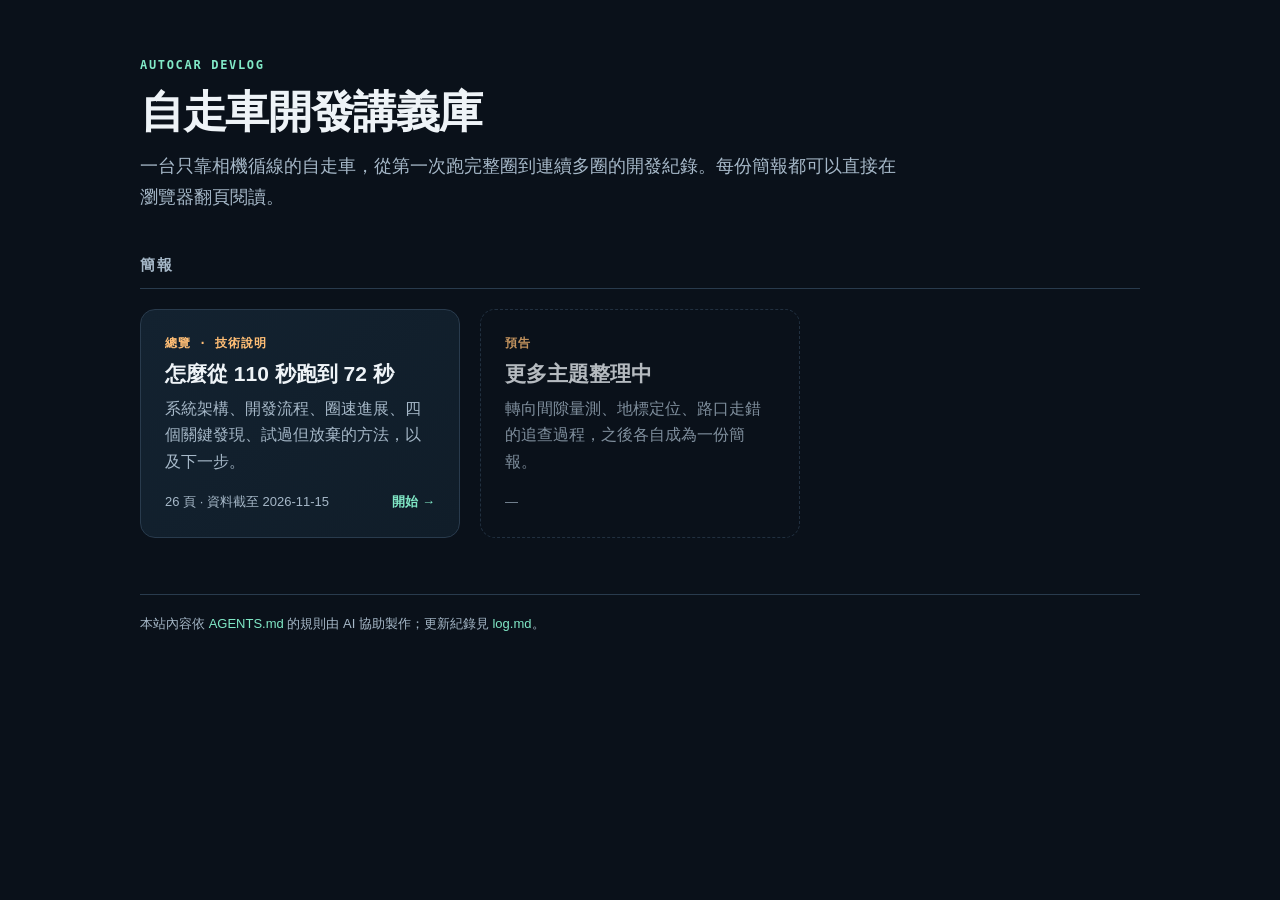
==== index.html @ d5efd0f2 "建立自走車開發講義庫：規則檔、共用簡報框架與第一份技術說明簡報 Co-Authored-By: Claude Fable 5.2 <noreply@anthropic.com>" ====
<!DOCTYPE html>
<html lang="zh-Hant"><head><meta charset="utf-8"/><meta name="viewport" content="width=device-width,initial-scale=1"/>
<meta name="description" content="視覺循線自走車的開發紀錄與技術說明簡報。"/>
<title>自走車開發講義庫</title>
<style>
:root{--bg:#0a111a;--panel:#111d2a;--line:#293b4d;--text:#eef3f7;--muted:#a6b8c8;--accent:#81e9c7;--warm:#ffbe75;color-scheme:dark}
*{box-sizing:border-box}
body{margin:0;background:var(--bg);color:var(--text);font:18px/1.7 -apple-system,BlinkMacSystemFont,"Segoe UI","PingFang TC","Microsoft JhengHei","Noto Sans CJK TC",sans-serif}
a{color:var(--accent);text-decoration:none}a:hover{text-decoration:underline}
.wrap{max-width:1040px;margin:auto;padding:56px 20px 80px}
.kicker{font:600 12px/1.5 ui-monospace,Consolas,monospace;letter-spacing:.14em;color:var(--accent)}
h1{font-size:clamp(30px,5vw,44px);line-height:1.25;letter-spacing:-.03em;margin:10px 0 12px}
.intro{color:var(--muted);max-width:42em;margin:0 0 40px}
h2{font-size:15px;letter-spacing:.1em;color:var(--muted);font-weight:650;border-bottom:1px solid var(--line);padding-bottom:10px;margin:0 0 20px}
.grid{display:grid;grid-template-columns:repeat(auto-fill,minmax(290px,1fr));gap:20px}
.card{display:flex;flex-direction:column;padding:24px;border:1px solid var(--line);border-radius:15px;background:linear-gradient(135deg,#132230,#101d29);color:var(--text);transition:border-color .15s,transform .15s}
.card:hover{border-color:var(--accent);transform:translateY(-2px);text-decoration:none}
.card .cat{font:600 12px/1.5 ui-monospace,Consolas,monospace;letter-spacing:.08em;color:var(--warm)}
.card h3{font-size:21px;line-height:1.35;margin:8px 0}
.card p{color:var(--muted);font-size:15.5px;margin:0 0 16px;flex:1}
.card .meta{font-size:13px;color:var(--muted);display:flex;justify-content:space-between;align-items:center}
.card .go{color:var(--accent);font-weight:700}
.card.soon{border-style:dashed;background:none;opacity:.75}
footer{margin-top:56px;font-size:13px;color:var(--muted);border-top:1px solid var(--line);padding-top:18px}
</style></head>
<body><div class="wrap">
<div class="kicker">AUTOCAR DEVLOG</div>
<h1>自走車開發講義庫</h1>
<p class="intro">一台只靠相機循線的自走車，從第一次跑完整圈到連續多圈的開發紀錄。每份簡報都可以直接在瀏覽器翻頁閱讀。</p>

<h2>簡報</h2>
<div class="grid">
<!-- DECK-CARDS:START（新增簡報時在最上方加一張卡片，格式見 AGENTS.md）-->
<a class="card" href="decks/2026-11-dev-overview/">
<span class="cat">總覽 · 技術說明</span>
<h3>怎麼從 110 秒跑到 72 秒</h3>
<p>系統架構、開發流程、圈速進展、四個關鍵發現、試過但放棄的方法，以及下一步。</p>
<span class="meta"><span>26 頁 · 資料截至 2026-11-15</span><span class="go">開始 →</span></span>
</a>
<!-- DECK-CARDS:END -->
<div class="card soon"><span class="cat">預告</span><h3>更多主題整理中</h3><p>轉向間隙量測、地標定位、路口走錯的追查過程，之後各自成為一份簡報。</p><span class="meta"><span>—</span></span></div>
</div>

<footer>本站內容依 <a href="AGENTS.md">AGENTS.md</a> 的規則由 AI 協助製作；更新紀錄見 <a href="log.md">log.md</a>。</footer>
</div></body></html>
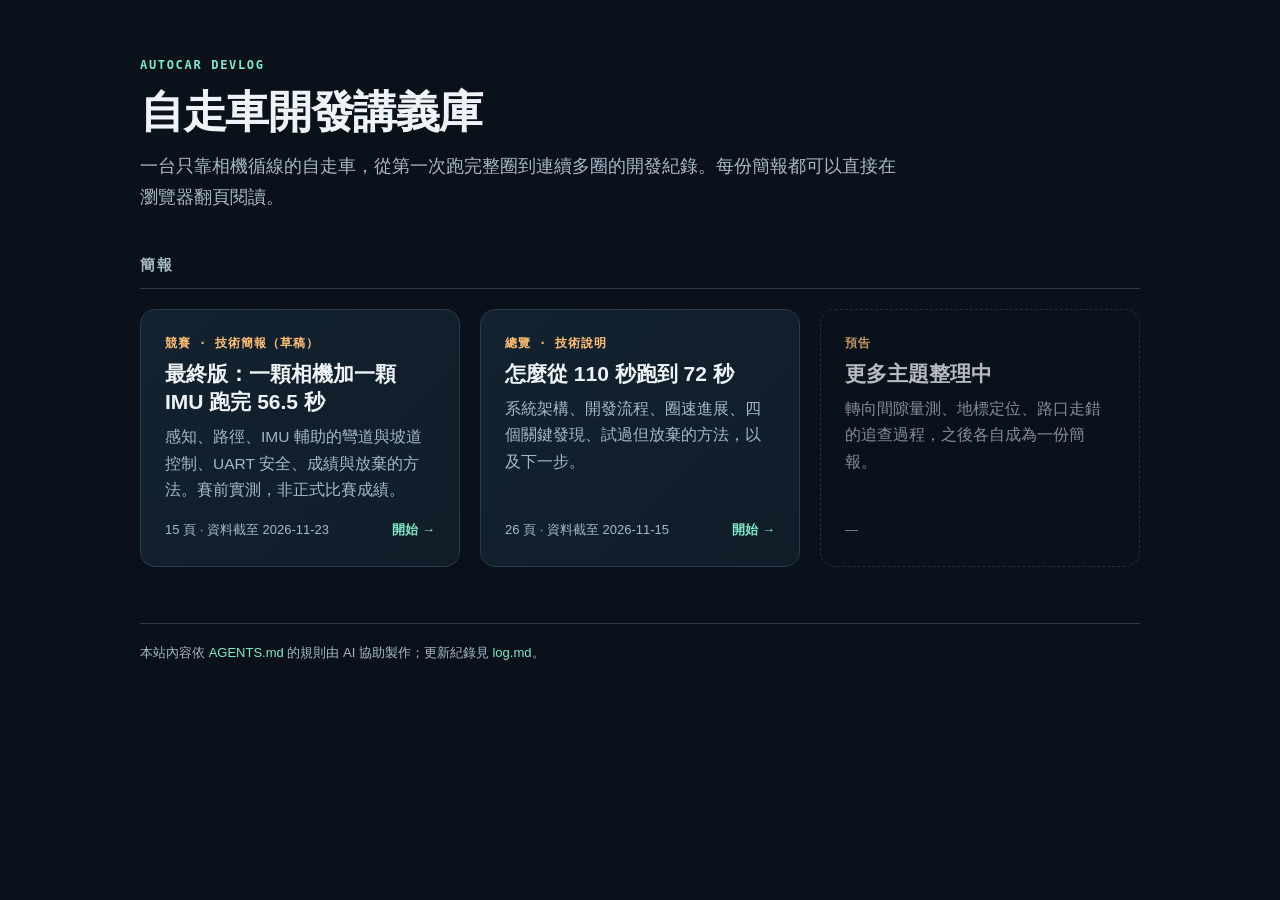
==== commit 692207c0: "新增最終版競賽技術簡報（15 頁，以 LLM Wiki 為來源） Co-Authored-By: Claude Opus 5.5 <noreply@anthropic.com>" ====
--- a/index.html
+++ b/index.html
@@ -31,6 +31,12 @@
 <h2>簡報</h2>
 <div class="grid">
 <!-- DECK-CARDS:START（新增簡報時在最上方加一張卡片，格式見 AGENTS.md）-->
+<a class="card" href="decks/2026-11-final-tech/">
+<span class="cat">競賽 · 技術簡報（草稿）</span>
+<h3>最終版：一顆相機加一顆 IMU 跑完 56.5 秒</h3>
+<p>感知、路徑、IMU 輔助的彎道與坡道控制、UART 安全、成績與放棄的方法。賽前實測，非正式比賽成績。</p>
+<span class="meta"><span>15 頁 · 資料截至 2026-11-23</span><span class="go">開始 →</span></span>
+</a>
 <a class="card" href="decks/2026-11-dev-overview/">
 <span class="cat">總覽 · 技術說明</span>
 <h3>怎麼從 110 秒跑到 72 秒</h3>
